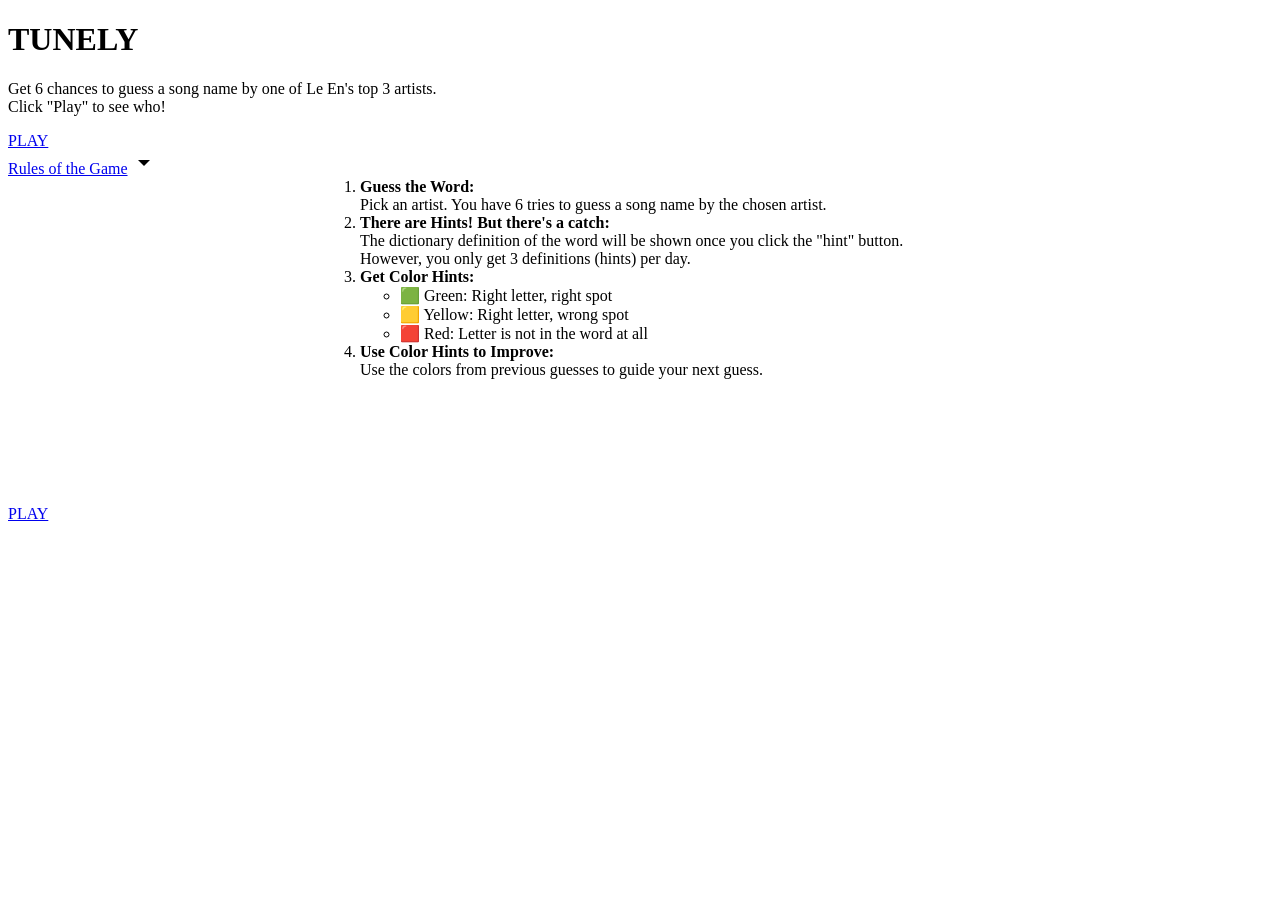
==== index.html @ 7ee677c6 "Create index.html" ====
<!DOCTYPE html>
<html lang="en">
<head>
    <meta charset="UTF-8">
    <meta name="viewport" content="width=device-width, initial-scale=1.0">
    <title>TUNELY</title>
    <link rel="stylesheet" href="./styles/style.css">
</head>
<body>
    <!-- Landing Page -->
    <div class="container">
        <h1>TUNELY</h1>
        <p class="bodyText">Get 6 chances to guess a song name by one of Le En's top 3 artists.
        <br>
        Click "Play" to see who!</p>
        
        <div>
            <a class="playBtn" href="./gamePage.htm">PLAY</a>
        </div>
        <div class="rulesScroll" id="scrollToRules">
            <a class="scrollLink" href="#rules">Rules of the Game</a>
            <svg id="arrow" xmlns="http://www.w3.org/2000/svg" width="24" height="24" fill="none" viewBox="0 0 24 24">
                <path d="M12 16l-6-6h12l-6 6z" fill="black"/>
            </svg>
        </div>    
    </div>

    <!-- Rules Section -->
    <section id="rules" class="rulesSection">
        <ol style="text-align: left; max-width: 600px; margin: auto; margin-bottom: 10%;">
            <li><strong>Guess the Word:</strong></li>
            Pick an artist. You have 6 tries to guess a song name by the chosen artist.
            <li><strong>There are Hints! But there's a catch:</strong></li>
            The dictionary definition of the word will be shown once you click the "hint" button. However, you only get 3 definitions (hints) per day.
            <li><strong>Get Color Hints:</strong></li>
            <ul>
                <li>🟩 Green: Right letter, right spot</li>
                <li>🟨 Yellow: Right letter, wrong spot</li>
                <li>🟥 Red: Letter is not in the word at all</li>
            </ul>
            <li><strong>Use Color Hints to Improve:</strong></li>
            Use the colors from previous guesses to guide your next guess.
        </ol>
        <a class="playBtn" href="./gamePage.htm">PLAY</a>  
    </section>

    <script src="./scripts/svg.min.js"></script>
    <script src="./scripts/main.js"></script>
</body>
</html>
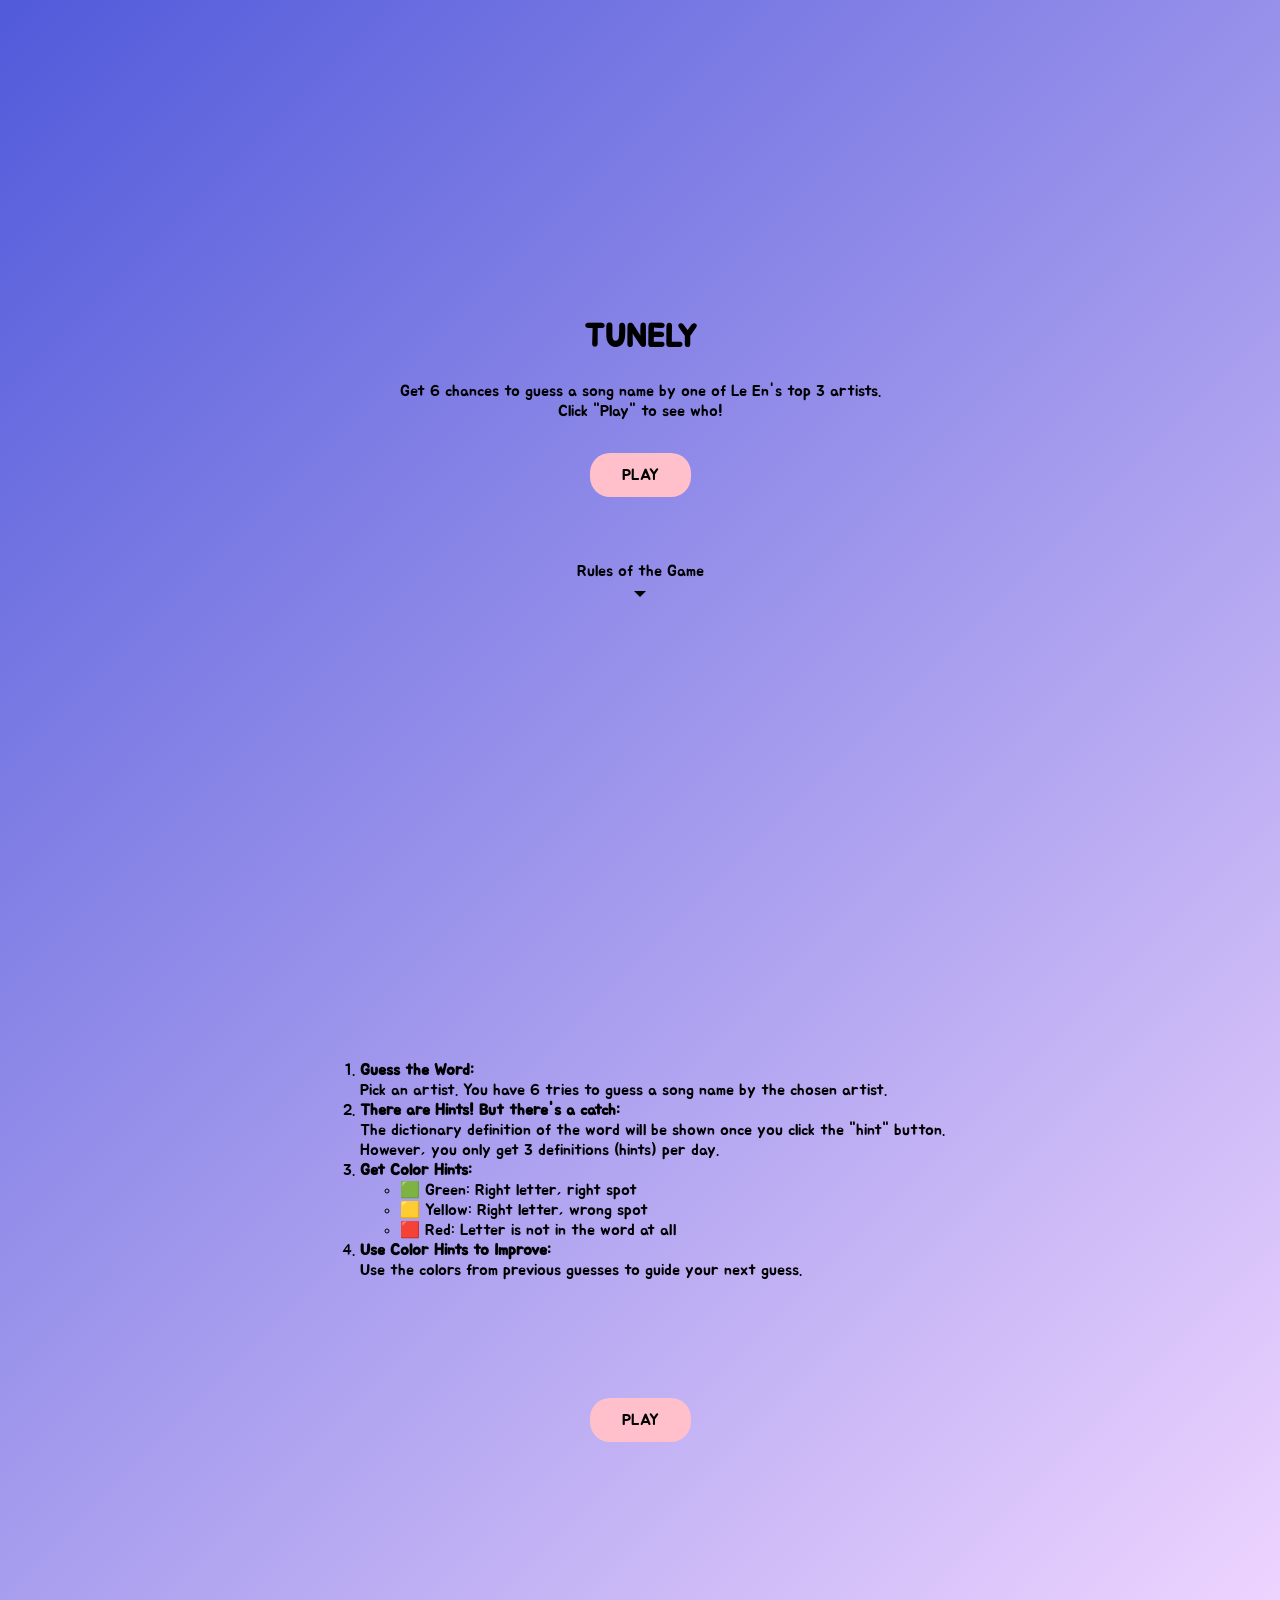
==== commit 0414ca53: "Always show artist chooser from homepage" ====
--- a/index.html
+++ b/index.html
@@ -15,7 +15,7 @@
         Click "Play" to see who!</p>
         
         <div>
-            <a class="playBtn" href="./gamePage.htm">PLAY</a>
+            <a class="playBtn" href="./gamePage.htm?chooseArtist=1">PLAY</a>
         </div>
         <div class="rulesScroll" id="scrollToRules">
             <a class="scrollLink" href="#rules">Rules of the Game</a>
@@ -41,7 +41,7 @@
             <li><strong>Use Color Hints to Improve:</strong></li>
             Use the colors from previous guesses to guide your next guess.
         </ol>
-        <a class="playBtn" href="./gamePage.htm">PLAY</a>  
+        <a class="playBtn" href="./gamePage.htm?chooseArtist=1">PLAY</a>  
     </section>
 
     <script src="./scripts/svg.min.js"></script>
--- a/styles/style.css
+++ b/styles/style.css
@@ -0,0 +1,122 @@
+@import url('https://fonts.googleapis.com/css2?family=Jua&display=swap');
+
+/* linear-gradient(90deg, #e3ffe7 0%, #d9e7ff 100%) linear-gradient(90deg, #efd5ff 0%, #515ada 100%)*/
+
+html, body {
+    width: 100%;
+    height:100%;
+    scroll-behavior: smooth;
+    font-family: "Jua", sans-serif;
+    margin: 0;
+    padding: 0;
+    text-align: center;
+  }
+  
+  body {
+      background: linear-gradient(-45deg, #e3ffe7, #d9e7ff, #efd5ff, #515ada);
+      background-size: 400% 400%;
+      animation: gradient 10s ease infinite;
+  }
+  
+  @keyframes gradient {
+      0% {
+          background-position: 0% 50%;
+      }
+      50% {
+          background-position: 100% 50%;
+      }
+      100% {
+          background-position: 0% 50%;
+      }
+  }
+
+.container {
+    height: 100vh;
+    display: flex;
+    flex-direction: column;
+    justify-content: center;
+}
+
+h1 {
+    font-size: 2rem;
+    margin-bottom: 0.5rem;
+}
+
+p {
+    margin-bottom: 2rem;
+}
+
+.button {
+    font-family: "Sour Gummy";
+    display: inline-block;
+    border: none;
+    border-radius: 20px;
+    padding: 0.75rem 2rem;
+    margin: 0 0.5rem;
+    font-size: 1rem;
+    cursor: pointer;
+    text-decoration: none;
+    color: inherit;
+}
+
+.playBtn {
+    display: inline-block;
+    border: none;
+    border-radius: 20px;
+    padding: 0.75rem 2rem;
+    margin: 0 0.5rem;
+    font-size: 1rem;
+    cursor: pointer;
+    text-decoration: none;
+    color: inherit;
+    background-color: pink;
+}
+
+.playBtn:hover {
+    filter: brightness(110%);
+    transform: scale(1.2);
+}
+
+.rulesScroll {
+    margin-top: 4rem;
+    font-size: 1rem;
+}
+
+.scrollLink {
+    text-decoration: none; 
+    color: inherit;
+    position: relative;
+    display: inline-block;
+    z-index: 1;
+}
+
+.scrollLink::before {
+    content: "";
+    position: absolute;
+    left: 0;
+    top: 0;
+    height: 100%;
+    width: 0;
+    background-color: lightblue;
+    z-index: -1;
+    transition: width 0.3s ease;
+}
+
+.scrollLink:hover {
+    transform: scale(1.1);
+}
+
+.scrollLink:hover::before {
+    cursor: pointer;
+    width: 100%;
+}
+
+#arrow {
+    display: block;
+    margin: 0 auto;
+}
+
+#rules {
+    padding: 10rem 3rem;
+}
+
